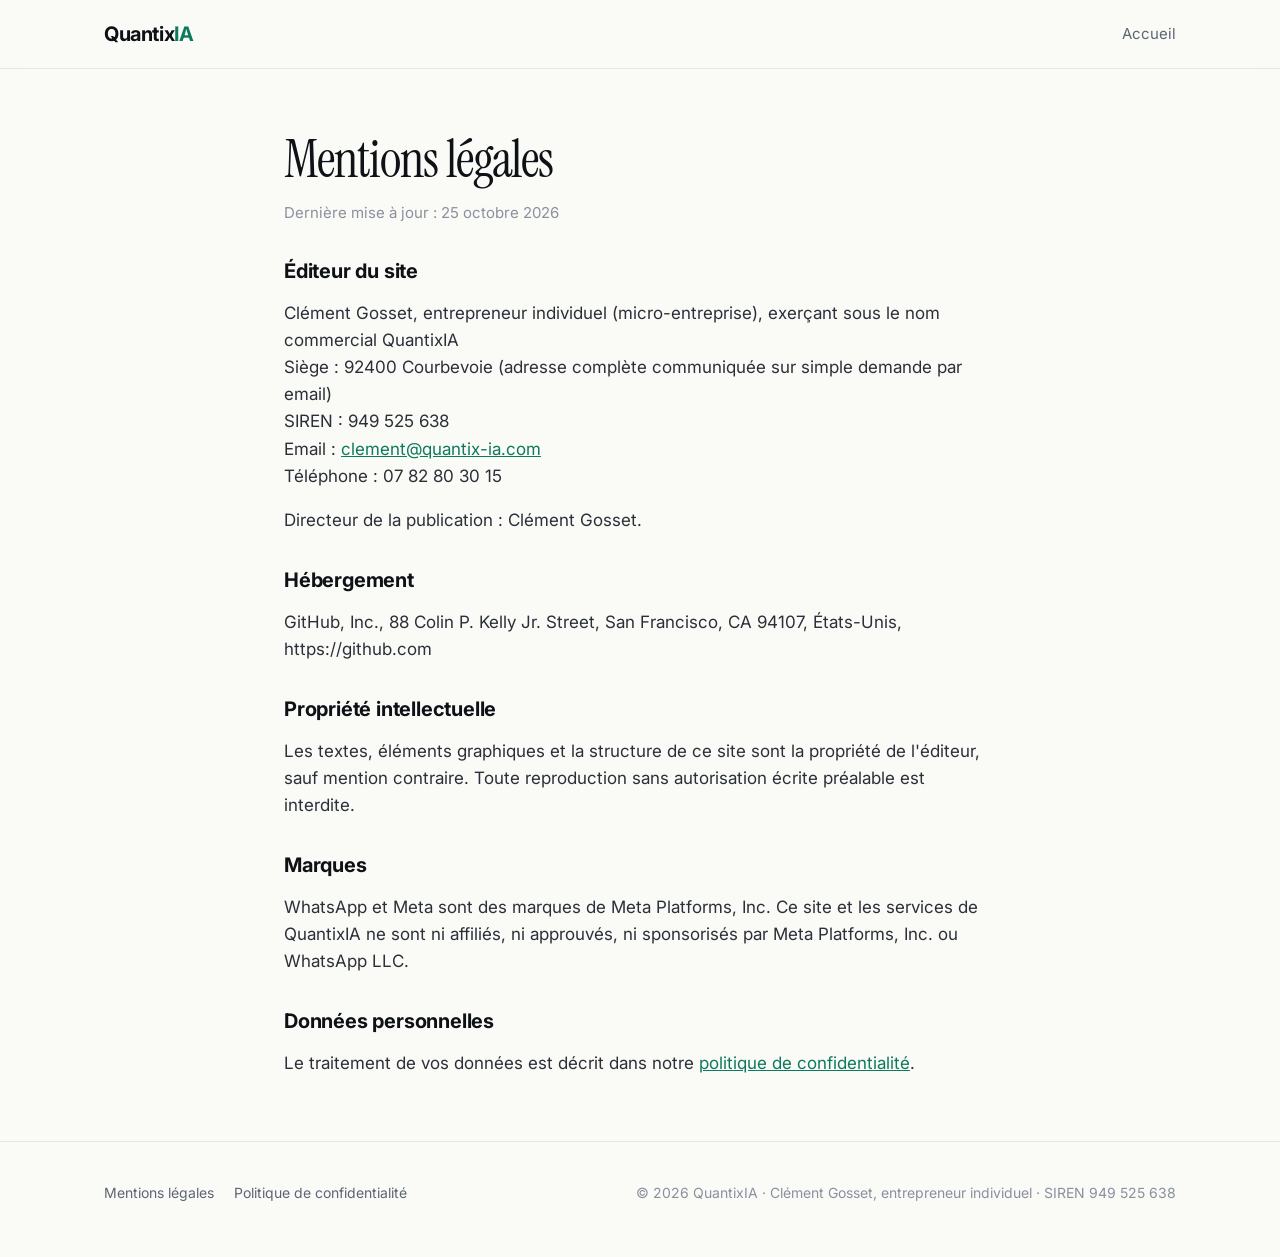
==== mentions-legales.html @ ec6bc1fe "Site vitrine QuantixIA Co-Authored-By: Claude Opus 5.5 <noreply@anthropic.com>" ====
<!doctype html>
<html lang="fr">
<head>
  <meta charset="utf-8">
  <meta name="viewport" content="width=device-width, initial-scale=1">
  <title>Mentions légales · QuantixIA</title>
  <meta name="robots" content="noindex">
  <link href="https://fonts.googleapis.com/css2?family=Inter:wght@400;500;600;700&family=Instrument+Serif:ital@0;1&display=swap" rel="stylesheet">
  <link rel="stylesheet" href="style.css">
</head>
<body>
  <header>
    <div class="wrap">
      <a class="logo" href="index.html">Quantix<span>IA</span></a>
      <nav><a href="index.html">Accueil</a></nav>
    </div>
  </header>

  <main class="wrap legal">
    <h1>Mentions légales</h1>
    <p class="maj">Dernière mise à jour : 25 octobre 2026</p>

    <h2>Éditeur du site</h2>
    <p>
      Clément Gosset, entrepreneur individuel (micro-entreprise), exerçant sous le nom commercial QuantixIA<br>
      Siège : 92400 Courbevoie (adresse complète communiquée sur simple demande par email)<br>
      SIREN : 949 525 638<br>
      Email : <a href="mailto:clement@quantix-ia.com">clement@quantix-ia.com</a><br>
      Téléphone : 07 82 80 30 15
    </p>
    <p>Directeur de la publication : Clément Gosset.</p>

    <h2>Hébergement</h2>
    <p>
      GitHub, Inc., 88 Colin P. Kelly Jr. Street, San Francisco, CA 94107, États-Unis, https://github.com
    </p>

    <h2>Propriété intellectuelle</h2>
    <p>Les textes, éléments graphiques et la structure de ce site sont la propriété de l'éditeur, sauf mention contraire. Toute reproduction sans autorisation écrite préalable est interdite.</p>

    <h2>Marques</h2>
    <p>WhatsApp et Meta sont des marques de Meta Platforms, Inc. Ce site et les services de QuantixIA ne sont ni affiliés, ni approuvés, ni sponsorisés par Meta Platforms, Inc. ou WhatsApp LLC.</p>

    <h2>Données personnelles</h2>
    <p>Le traitement de vos données est décrit dans notre <a href="politique-de-confidentialite.html">politique de confidentialité</a>.</p>
  </main>

  <footer>
    <div class="wrap">
      <p><a href="mentions-legales.html">Mentions légales</a><a href="politique-de-confidentialite.html">Politique de confidentialité</a></p>
      <p>© 2026 QuantixIA · Clément Gosset, entrepreneur individuel · SIREN 949 525 638</p>
    </div>
  </footer>
</body>
</html>
---- style.css ----
:root {
  --bg: #fafaf7;
  --surface: #ffffff;
  --ink: #0e1116;
  --muted: #5d6573;
  --faint: #8a919c;
  --line: #e8e6df;
  --accent: #0c7a5c;
  --accent-ink: #075340;
  --accent-soft: #e6f2ed;
  --bubble-in: #ffffff;
  --bubble-out: #d9f5e3;
  --chat-bg: #efeae2;
  --radius: 16px;
  --shadow: 0 1px 2px rgba(14, 17, 22, .04), 0 12px 32px -12px rgba(14, 17, 22, .12);
}

* { box-sizing: border-box; }
html { scroll-behavior: smooth; }

body {
  margin: 0;
  background: var(--bg);
  color: var(--ink);
  font-family: "Inter", system-ui, -apple-system, "Segoe UI", Roboto, sans-serif;
  font-size: 17px;
  line-height: 1.6;
  -webkit-font-smoothing: antialiased;
}

a { color: var(--accent); }
.wrap { max-width: 1120px; margin: 0 auto; padding: 0 24px; }

/* ---------- En-tête ---------- */
header {
  position: sticky; top: 0; z-index: 10;
  background: rgba(250, 250, 247, .85);
  backdrop-filter: saturate(160%) blur(10px);
  border-bottom: 1px solid var(--line);
}
header .wrap { display: flex; align-items: center; justify-content: space-between; height: 68px; gap: 16px; }
.logo { font-weight: 700; font-size: 20px; letter-spacing: -.02em; color: var(--ink); text-decoration: none; }
.logo span { color: var(--accent); }
nav { display: flex; align-items: center; gap: 28px; }
nav a { color: var(--muted); text-decoration: none; font-size: 15px; }
nav a:hover { color: var(--ink); }

.btn {
  display: inline-flex; align-items: center; gap: 8px;
  background: var(--ink); color: #fff; text-decoration: none;
  padding: 13px 22px; border-radius: 999px; font-weight: 600; font-size: 15px;
  transition: transform .15s ease, background .15s ease;
}
.btn:hover { background: #22272f; transform: translateY(-1px); }
.btn.small { padding: 9px 16px; font-size: 14px; }
nav .btn { color: #fff; }
.btn-ghost {
  display: inline-flex; align-items: center; padding: 13px 18px; color: var(--ink);
  text-decoration: none; font-weight: 600; font-size: 15px;
}
.btn-ghost:hover { color: var(--accent); }

/* ---------- Hero ---------- */
.hero { padding: 88px 0 72px; }
.hero .wrap { display: grid; grid-template-columns: 1.1fr .9fr; gap: 56px; align-items: center; }
.hero .wrap > *, .calc > *, .cards > *, .problem > *, .steps > * { min-width: 0; }
.eyebrow {
  display: inline-flex; align-items: center; gap: 8px;
  background: var(--accent-soft); color: var(--accent-ink);
  font-size: 13px; font-weight: 600; padding: 6px 12px; border-radius: 999px; margin-bottom: 22px;
}
.eyebrow::before { content: ""; width: 7px; height: 7px; border-radius: 50%; background: var(--accent); }
h1 {
  font-family: "Instrument Serif", Georgia, serif; font-weight: 400;
  font-size: clamp(42px, 6vw, 68px); line-height: 1.02; letter-spacing: -.02em; margin: 0 0 22px;
}
h1 em { font-style: italic; color: var(--accent); }
.lead { font-size: 19px; color: var(--muted); max-width: 540px; margin: 0 0 32px; }
.cta-row { display: flex; flex-wrap: wrap; gap: 8px; align-items: center; }
.reassure { margin-top: 22px; font-size: 14px; color: var(--faint); }

/* ---------- Téléphone ---------- */
.phone {
  width: 100%; max-width: 340px; margin: 0 auto;
  background: var(--ink); border-radius: 44px; padding: 12px;
  box-shadow: 0 40px 80px -30px rgba(14, 17, 22, .45);
}
.screen { background: var(--chat-bg); border-radius: 34px; overflow: hidden; }
.chat-head {
  background: #075e54; color: #fff; padding: 18px 16px 12px; display: flex; align-items: center; gap: 10px;
}
.avatar {
  width: 36px; height: 36px; border-radius: 50%; background: #25d366; color: #063;
  display: flex; align-items: center; justify-content: center; font-weight: 700; font-size: 14px;
}
.chat-head strong { display: block; font-size: 15px; line-height: 1.2; }
.chat-head small { font-size: 12px; opacity: .8; }
.chat { height: 430px; padding: 14px 12px; display: flex; flex-direction: column; gap: 8px; overflow: hidden; }
.day { align-self: center; background: #e1f2fb; color: #3b4a54; font-size: 11px; padding: 4px 10px; border-radius: 8px; margin-bottom: 4px; }
.msg {
  max-width: 82%; padding: 8px 10px 6px; border-radius: 10px; font-size: 14px; line-height: 1.4;
  box-shadow: 0 1px .5px rgba(0, 0, 0, .13);
  opacity: 0; transform: translateY(6px); transition: opacity .35s ease, transform .35s ease;
}
.msg.show { opacity: 1; transform: none; }
.msg time { display: block; text-align: right; font-size: 10px; color: #667781; margin-top: 2px; }
.msg.in { align-self: flex-start; background: var(--bubble-in); border-top-left-radius: 2px; }
.msg.out { align-self: flex-end; background: var(--bubble-out); border-top-right-radius: 2px; }
.msg.photo .pic {
  height: 92px; border-radius: 6px; margin-bottom: 6px;
  background: linear-gradient(135deg, #9fb3c0, #6f8796);
  display: flex; align-items: center; justify-content: center; color: #fff; font-size: 12px;
}
.typing { align-self: flex-end; background: var(--bubble-out); border-radius: 10px; padding: 10px 12px; display: none; gap: 4px; }
.typing.show { display: flex; }
.typing i { width: 6px; height: 6px; border-radius: 50%; background: #5b8a72; animation: blink 1.2s infinite; }
.typing i:nth-child(2) { animation-delay: .2s; }
.typing i:nth-child(3) { animation-delay: .4s; }
@keyframes blink { 0%, 60%, 100% { opacity: .25; } 30% { opacity: 1; } }

/* ---------- Sections ---------- */
section.block { padding: 88px 0; }
section.alt { background: var(--surface); border-top: 1px solid var(--line); border-bottom: 1px solid var(--line); }
.kicker { font-size: 13px; font-weight: 600; text-transform: uppercase; letter-spacing: .08em; color: var(--accent); margin: 0 0 12px; }
h2 {
  font-family: "Instrument Serif", Georgia, serif; font-weight: 400;
  font-size: clamp(34px, 4.4vw, 48px); line-height: 1.08; letter-spacing: -.015em; margin: 0 0 16px;
}
.section-lead { color: var(--muted); font-size: 18px; max-width: 620px; margin: 0 0 48px; }

.problem { display: grid; grid-template-columns: repeat(3, 1fr); gap: 20px; }
.problem div { border-top: 2px solid var(--ink); padding-top: 18px; }
.problem h3 { font-size: 18px; margin: 0 0 8px; }
.problem p { color: var(--muted); margin: 0; font-size: 16px; }

.cards { display: grid; grid-template-columns: repeat(3, 1fr); gap: 20px; }
.card {
  background: var(--bg); border: 1px solid var(--line); border-radius: var(--radius); padding: 28px;
}
section.block:not(.alt) .card { background: var(--surface); box-shadow: var(--shadow); }
.icon {
  width: 44px; height: 44px; border-radius: 12px; background: var(--accent-soft); color: var(--accent);
  display: flex; align-items: center; justify-content: center; margin-bottom: 20px;
}
.icon svg { width: 22px; height: 22px; }
.card h3 { font-size: 19px; margin: 0 0 8px; letter-spacing: -.01em; }
.card p { color: var(--muted); margin: 0; font-size: 16px; }

/* ---------- Calculateur ---------- */
.calc { display: grid; grid-template-columns: 1fr 1fr; gap: 24px; align-items: stretch; }
.calc-inputs { background: var(--surface); border: 1px solid var(--line); border-radius: var(--radius); padding: 32px; box-shadow: var(--shadow); }
.field { margin-bottom: 26px; }
.field:last-child { margin-bottom: 0; }
.field label { display: flex; justify-content: space-between; font-weight: 600; font-size: 15px; margin-bottom: 10px; }
.field output { color: var(--accent); font-variant-numeric: tabular-nums; }
.field small { display: block; color: var(--faint); font-size: 13px; margin-top: 6px; }
input[type=range] { width: 100%; accent-color: var(--accent); }
.calc-result {
  background: var(--ink); color: #fff; border-radius: var(--radius); padding: 36px;
  display: flex; flex-direction: column; justify-content: space-between; gap: 24px;
}
.calc-result .label { color: #aab2bd; font-size: 15px; margin: 0 0 6px; }
.big {
  font-family: "Instrument Serif", Georgia, serif; font-size: clamp(48px, 6vw, 72px); line-height: 1;
  font-variant-numeric: tabular-nums;
}
.calc-result .detail { color: #cfd5dc; font-size: 15px; margin: 10px 0 0; }
.calc-result .note { color: #8f98a3; font-size: 13px; margin: 0; }

/* ---------- Étapes ---------- */
.steps { display: grid; grid-template-columns: repeat(3, 1fr); gap: 20px; counter-reset: s; }
.step { counter-increment: s; }
.step::before {
  content: "0" counter(s); display: block;
  font-family: "Instrument Serif", Georgia, serif; font-size: 44px; color: var(--accent); line-height: 1; margin-bottom: 14px;
}
.step h3 { font-size: 18px; margin: 0 0 6px; }
.step p { color: var(--muted); margin: 0; font-size: 16px; }

/* ---------- CTA final ---------- */
.final { text-align: center; }
.final .section-lead { margin: 0 auto 32px; }

/* ---------- Pages légales ---------- */
.legal { max-width: 760px; }
.legal h1 { font-size: clamp(38px, 5vw, 52px); margin: 64px 0 8px; }
.legal h2 { font-family: inherit; font-weight: 700; font-size: 20px; letter-spacing: -.01em; margin: 36px 0 8px; }
.legal p, .legal li { color: #2b3038; }
.legal .maj { color: var(--faint); font-size: 15px; }

/* ---------- Pied de page ---------- */
footer { border-top: 1px solid var(--line); margin-top: 0; padding: 36px 0 48px; color: var(--faint); font-size: 14px; }
footer .wrap { display: flex; flex-wrap: wrap; justify-content: space-between; gap: 12px 32px; }
footer a { color: var(--muted); text-decoration: none; margin-right: 20px; }
footer a:hover { color: var(--ink); }
footer p { margin: 4px 0; }
.legal + footer, main.legal ~ footer { margin-top: 64px; }

/* ---------- Mobile ---------- */
@media (max-width: 880px) {
  .hero { padding: 56px 0 48px; }
  .hero .wrap, .calc { grid-template-columns: 1fr; }
  .problem, .cards, .steps { grid-template-columns: 1fr; }
  nav a:not(.btn) { display: none; }
  section.block { padding: 64px 0; }
}

@media (prefers-reduced-motion: reduce) {
  html { scroll-behavior: auto; }
  .msg { transition: none; }
  .typing i { animation: none; }
}
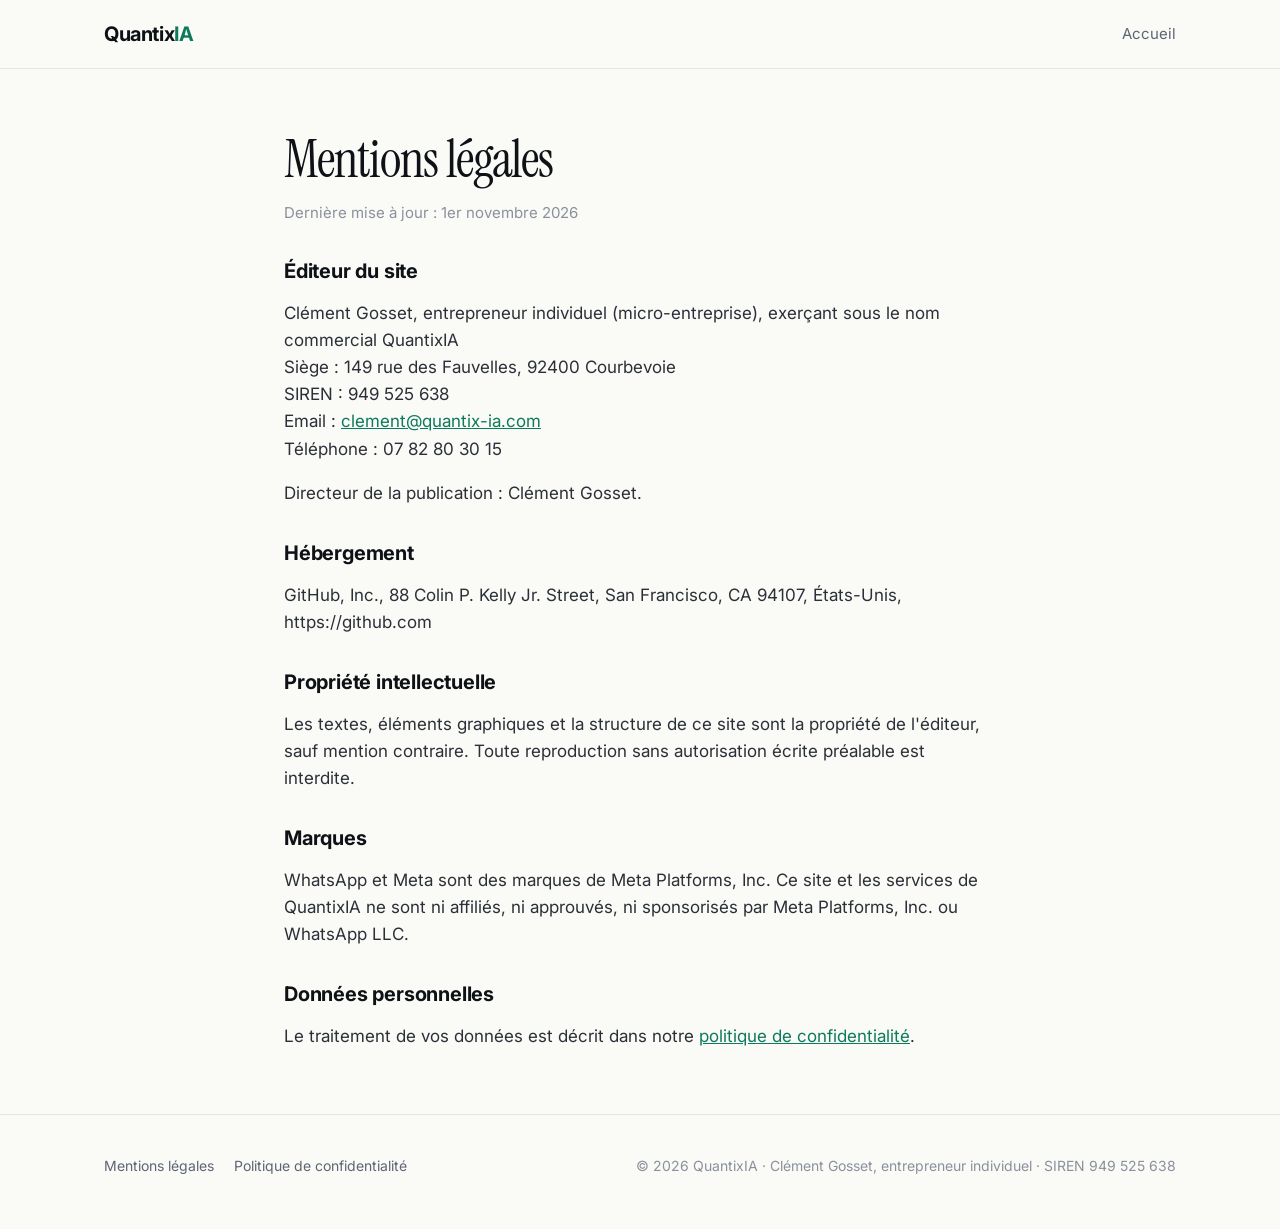
==== commit 76564eaa: "Adresse complète du siège et téléphone sur le site Co-Authored-By: Claude Opus 5.5 <noreply@anthropi" ====
--- a/mentions-legales.html
+++ b/mentions-legales.html
@@ -18,12 +18,12 @@
 
   <main class="wrap legal">
     <h1>Mentions légales</h1>
-    <p class="maj">Dernière mise à jour : 25 octobre 2026</p>
+    <p class="maj">Dernière mise à jour : 1er novembre 2026</p>
 
     <h2>Éditeur du site</h2>
     <p>
       Clément Gosset, entrepreneur individuel (micro-entreprise), exerçant sous le nom commercial QuantixIA<br>
-      Siège : 92400 Courbevoie (adresse complète communiquée sur simple demande par email)<br>
+      Siège : 149 rue des Fauvelles, 92400 Courbevoie<br>
       SIREN : 949 525 638<br>
       Email : <a href="mailto:clement@quantix-ia.com">clement@quantix-ia.com</a><br>
       Téléphone : 07 82 80 30 15
--- a/style.css
+++ b/style.css
@@ -1,212 +1,212 @@
-:root {
-  --bg: #fafaf7;
-  --surface: #ffffff;
-  --ink: #0e1116;
-  --muted: #5d6573;
-  --faint: #8a919c;
-  --line: #e8e6df;
-  --accent: #0c7a5c;
-  --accent-ink: #075340;
-  --accent-soft: #e6f2ed;
-  --bubble-in: #ffffff;
-  --bubble-out: #d9f5e3;
-  --chat-bg: #efeae2;
-  --radius: 16px;
-  --shadow: 0 1px 2px rgba(14, 17, 22, .04), 0 12px 32px -12px rgba(14, 17, 22, .12);
-}
-
-* { box-sizing: border-box; }
-html { scroll-behavior: smooth; }
-
-body {
-  margin: 0;
-  background: var(--bg);
-  color: var(--ink);
-  font-family: "Inter", system-ui, -apple-system, "Segoe UI", Roboto, sans-serif;
-  font-size: 17px;
-  line-height: 1.6;
-  -webkit-font-smoothing: antialiased;
-}
-
-a { color: var(--accent); }
-.wrap { max-width: 1120px; margin: 0 auto; padding: 0 24px; }
-
-/* ---------- En-tête ---------- */
-header {
-  position: sticky; top: 0; z-index: 10;
-  background: rgba(250, 250, 247, .85);
-  backdrop-filter: saturate(160%) blur(10px);
-  border-bottom: 1px solid var(--line);
-}
-header .wrap { display: flex; align-items: center; justify-content: space-between; height: 68px; gap: 16px; }
-.logo { font-weight: 700; font-size: 20px; letter-spacing: -.02em; color: var(--ink); text-decoration: none; }
-.logo span { color: var(--accent); }
-nav { display: flex; align-items: center; gap: 28px; }
-nav a { color: var(--muted); text-decoration: none; font-size: 15px; }
-nav a:hover { color: var(--ink); }
-
-.btn {
-  display: inline-flex; align-items: center; gap: 8px;
-  background: var(--ink); color: #fff; text-decoration: none;
-  padding: 13px 22px; border-radius: 999px; font-weight: 600; font-size: 15px;
-  transition: transform .15s ease, background .15s ease;
-}
-.btn:hover { background: #22272f; transform: translateY(-1px); }
-.btn.small { padding: 9px 16px; font-size: 14px; }
-nav .btn { color: #fff; }
-.btn-ghost {
-  display: inline-flex; align-items: center; padding: 13px 18px; color: var(--ink);
-  text-decoration: none; font-weight: 600; font-size: 15px;
-}
-.btn-ghost:hover { color: var(--accent); }
-
-/* ---------- Hero ---------- */
-.hero { padding: 88px 0 72px; }
-.hero .wrap { display: grid; grid-template-columns: 1.1fr .9fr; gap: 56px; align-items: center; }
-.hero .wrap > *, .calc > *, .cards > *, .problem > *, .steps > * { min-width: 0; }
-.eyebrow {
-  display: inline-flex; align-items: center; gap: 8px;
-  background: var(--accent-soft); color: var(--accent-ink);
-  font-size: 13px; font-weight: 600; padding: 6px 12px; border-radius: 999px; margin-bottom: 22px;
-}
-.eyebrow::before { content: ""; width: 7px; height: 7px; border-radius: 50%; background: var(--accent); }
-h1 {
-  font-family: "Instrument Serif", Georgia, serif; font-weight: 400;
-  font-size: clamp(42px, 6vw, 68px); line-height: 1.02; letter-spacing: -.02em; margin: 0 0 22px;
-}
-h1 em { font-style: italic; color: var(--accent); }
-.lead { font-size: 19px; color: var(--muted); max-width: 540px; margin: 0 0 32px; }
-.cta-row { display: flex; flex-wrap: wrap; gap: 8px; align-items: center; }
-.reassure { margin-top: 22px; font-size: 14px; color: var(--faint); }
-
-/* ---------- Téléphone ---------- */
-.phone {
-  width: 100%; max-width: 340px; margin: 0 auto;
-  background: var(--ink); border-radius: 44px; padding: 12px;
-  box-shadow: 0 40px 80px -30px rgba(14, 17, 22, .45);
-}
-.screen { background: var(--chat-bg); border-radius: 34px; overflow: hidden; }
-.chat-head {
-  background: #075e54; color: #fff; padding: 18px 16px 12px; display: flex; align-items: center; gap: 10px;
-}
-.avatar {
-  width: 36px; height: 36px; border-radius: 50%; background: #25d366; color: #063;
-  display: flex; align-items: center; justify-content: center; font-weight: 700; font-size: 14px;
-}
-.chat-head strong { display: block; font-size: 15px; line-height: 1.2; }
-.chat-head small { font-size: 12px; opacity: .8; }
-.chat { height: 430px; padding: 14px 12px; display: flex; flex-direction: column; gap: 8px; overflow: hidden; }
-.day { align-self: center; background: #e1f2fb; color: #3b4a54; font-size: 11px; padding: 4px 10px; border-radius: 8px; margin-bottom: 4px; }
-.msg {
-  max-width: 82%; padding: 8px 10px 6px; border-radius: 10px; font-size: 14px; line-height: 1.4;
-  box-shadow: 0 1px .5px rgba(0, 0, 0, .13);
-  opacity: 0; transform: translateY(6px); transition: opacity .35s ease, transform .35s ease;
-}
-.msg.show { opacity: 1; transform: none; }
-.msg time { display: block; text-align: right; font-size: 10px; color: #667781; margin-top: 2px; }
-.msg.in { align-self: flex-start; background: var(--bubble-in); border-top-left-radius: 2px; }
-.msg.out { align-self: flex-end; background: var(--bubble-out); border-top-right-radius: 2px; }
-.msg.photo .pic {
-  height: 92px; border-radius: 6px; margin-bottom: 6px;
-  background: linear-gradient(135deg, #9fb3c0, #6f8796);
-  display: flex; align-items: center; justify-content: center; color: #fff; font-size: 12px;
-}
-.typing { align-self: flex-end; background: var(--bubble-out); border-radius: 10px; padding: 10px 12px; display: none; gap: 4px; }
-.typing.show { display: flex; }
-.typing i { width: 6px; height: 6px; border-radius: 50%; background: #5b8a72; animation: blink 1.2s infinite; }
-.typing i:nth-child(2) { animation-delay: .2s; }
-.typing i:nth-child(3) { animation-delay: .4s; }
-@keyframes blink { 0%, 60%, 100% { opacity: .25; } 30% { opacity: 1; } }
-
-/* ---------- Sections ---------- */
-section.block { padding: 88px 0; }
-section.alt { background: var(--surface); border-top: 1px solid var(--line); border-bottom: 1px solid var(--line); }
-.kicker { font-size: 13px; font-weight: 600; text-transform: uppercase; letter-spacing: .08em; color: var(--accent); margin: 0 0 12px; }
-h2 {
-  font-family: "Instrument Serif", Georgia, serif; font-weight: 400;
-  font-size: clamp(34px, 4.4vw, 48px); line-height: 1.08; letter-spacing: -.015em; margin: 0 0 16px;
-}
-.section-lead { color: var(--muted); font-size: 18px; max-width: 620px; margin: 0 0 48px; }
-
-.problem { display: grid; grid-template-columns: repeat(3, 1fr); gap: 20px; }
-.problem div { border-top: 2px solid var(--ink); padding-top: 18px; }
-.problem h3 { font-size: 18px; margin: 0 0 8px; }
-.problem p { color: var(--muted); margin: 0; font-size: 16px; }
-
-.cards { display: grid; grid-template-columns: repeat(3, 1fr); gap: 20px; }
-.card {
-  background: var(--bg); border: 1px solid var(--line); border-radius: var(--radius); padding: 28px;
-}
-section.block:not(.alt) .card { background: var(--surface); box-shadow: var(--shadow); }
-.icon {
-  width: 44px; height: 44px; border-radius: 12px; background: var(--accent-soft); color: var(--accent);
-  display: flex; align-items: center; justify-content: center; margin-bottom: 20px;
-}
-.icon svg { width: 22px; height: 22px; }
-.card h3 { font-size: 19px; margin: 0 0 8px; letter-spacing: -.01em; }
-.card p { color: var(--muted); margin: 0; font-size: 16px; }
-
-/* ---------- Calculateur ---------- */
-.calc { display: grid; grid-template-columns: 1fr 1fr; gap: 24px; align-items: stretch; }
-.calc-inputs { background: var(--surface); border: 1px solid var(--line); border-radius: var(--radius); padding: 32px; box-shadow: var(--shadow); }
-.field { margin-bottom: 26px; }
-.field:last-child { margin-bottom: 0; }
-.field label { display: flex; justify-content: space-between; font-weight: 600; font-size: 15px; margin-bottom: 10px; }
-.field output { color: var(--accent); font-variant-numeric: tabular-nums; }
-.field small { display: block; color: var(--faint); font-size: 13px; margin-top: 6px; }
-input[type=range] { width: 100%; accent-color: var(--accent); }
-.calc-result {
-  background: var(--ink); color: #fff; border-radius: var(--radius); padding: 36px;
-  display: flex; flex-direction: column; justify-content: space-between; gap: 24px;
-}
-.calc-result .label { color: #aab2bd; font-size: 15px; margin: 0 0 6px; }
-.big {
-  font-family: "Instrument Serif", Georgia, serif; font-size: clamp(48px, 6vw, 72px); line-height: 1;
-  font-variant-numeric: tabular-nums;
-}
-.calc-result .detail { color: #cfd5dc; font-size: 15px; margin: 10px 0 0; }
-.calc-result .note { color: #8f98a3; font-size: 13px; margin: 0; }
-
-/* ---------- Étapes ---------- */
-.steps { display: grid; grid-template-columns: repeat(3, 1fr); gap: 20px; counter-reset: s; }
-.step { counter-increment: s; }
-.step::before {
-  content: "0" counter(s); display: block;
-  font-family: "Instrument Serif", Georgia, serif; font-size: 44px; color: var(--accent); line-height: 1; margin-bottom: 14px;
-}
-.step h3 { font-size: 18px; margin: 0 0 6px; }
-.step p { color: var(--muted); margin: 0; font-size: 16px; }
-
-/* ---------- CTA final ---------- */
-.final { text-align: center; }
-.final .section-lead { margin: 0 auto 32px; }
-
-/* ---------- Pages légales ---------- */
-.legal { max-width: 760px; }
-.legal h1 { font-size: clamp(38px, 5vw, 52px); margin: 64px 0 8px; }
-.legal h2 { font-family: inherit; font-weight: 700; font-size: 20px; letter-spacing: -.01em; margin: 36px 0 8px; }
-.legal p, .legal li { color: #2b3038; }
-.legal .maj { color: var(--faint); font-size: 15px; }
-
-/* ---------- Pied de page ---------- */
-footer { border-top: 1px solid var(--line); margin-top: 0; padding: 36px 0 48px; color: var(--faint); font-size: 14px; }
-footer .wrap { display: flex; flex-wrap: wrap; justify-content: space-between; gap: 12px 32px; }
-footer a { color: var(--muted); text-decoration: none; margin-right: 20px; }
-footer a:hover { color: var(--ink); }
-footer p { margin: 4px 0; }
-.legal + footer, main.legal ~ footer { margin-top: 64px; }
-
-/* ---------- Mobile ---------- */
-@media (max-width: 880px) {
-  .hero { padding: 56px 0 48px; }
-  .hero .wrap, .calc { grid-template-columns: 1fr; }
-  .problem, .cards, .steps { grid-template-columns: 1fr; }
-  nav a:not(.btn) { display: none; }
-  section.block { padding: 64px 0; }
-}
-
-@media (prefers-reduced-motion: reduce) {
-  html { scroll-behavior: auto; }
-  .msg { transition: none; }
-  .typing i { animation: none; }
-}
+:root {
+  --bg: #fafaf7;
+  --surface: #ffffff;
+  --ink: #0e1116;
+  --muted: #5d6573;
+  --faint: #8a919c;
+  --line: #e8e6df;
+  --accent: #0c7a5c;
+  --accent-ink: #075340;
+  --accent-soft: #e6f2ed;
+  --bubble-in: #ffffff;
+  --bubble-out: #d9f5e3;
+  --chat-bg: #efeae2;
+  --radius: 16px;
+  --shadow: 0 1px 2px rgba(14, 17, 22, .04), 0 12px 32px -12px rgba(14, 17, 22, .12);
+}
+
+* { box-sizing: border-box; }
+html { scroll-behavior: smooth; }
+
+body {
+  margin: 0;
+  background: var(--bg);
+  color: var(--ink);
+  font-family: "Inter", system-ui, -apple-system, "Segoe UI", Roboto, sans-serif;
+  font-size: 17px;
+  line-height: 1.6;
+  -webkit-font-smoothing: antialiased;
+}
+
+a { color: var(--accent); }
+.wrap { max-width: 1120px; margin: 0 auto; padding: 0 24px; }
+
+/* ---------- En-tête ---------- */
+header {
+  position: sticky; top: 0; z-index: 10;
+  background: rgba(250, 250, 247, .85);
+  backdrop-filter: saturate(160%) blur(10px);
+  border-bottom: 1px solid var(--line);
+}
+header .wrap { display: flex; align-items: center; justify-content: space-between; height: 68px; gap: 16px; }
+.logo { font-weight: 700; font-size: 20px; letter-spacing: -.02em; color: var(--ink); text-decoration: none; }
+.logo span { color: var(--accent); }
+nav { display: flex; align-items: center; gap: 28px; }
+nav a { color: var(--muted); text-decoration: none; font-size: 15px; }
+nav a:hover { color: var(--ink); }
+
+.btn {
+  display: inline-flex; align-items: center; gap: 8px;
+  background: var(--ink); color: #fff; text-decoration: none;
+  padding: 13px 22px; border-radius: 999px; font-weight: 600; font-size: 15px;
+  transition: transform .15s ease, background .15s ease;
+}
+.btn:hover { background: #22272f; transform: translateY(-1px); }
+.btn.small { padding: 9px 16px; font-size: 14px; }
+nav .btn { color: #fff; }
+.btn-ghost {
+  display: inline-flex; align-items: center; padding: 13px 18px; color: var(--ink);
+  text-decoration: none; font-weight: 600; font-size: 15px;
+}
+.btn-ghost:hover { color: var(--accent); }
+
+/* ---------- Hero ---------- */
+.hero { padding: 88px 0 72px; }
+.hero .wrap { display: grid; grid-template-columns: 1.1fr .9fr; gap: 56px; align-items: center; }
+.hero .wrap > *, .calc > *, .cards > *, .problem > *, .steps > * { min-width: 0; }
+.eyebrow {
+  display: inline-flex; align-items: center; gap: 8px;
+  background: var(--accent-soft); color: var(--accent-ink);
+  font-size: 13px; font-weight: 600; padding: 6px 12px; border-radius: 999px; margin-bottom: 22px;
+}
+.eyebrow::before { content: ""; width: 7px; height: 7px; border-radius: 50%; background: var(--accent); }
+h1 {
+  font-family: "Instrument Serif", Georgia, serif; font-weight: 400;
+  font-size: clamp(42px, 6vw, 68px); line-height: 1.02; letter-spacing: -.02em; margin: 0 0 22px;
+}
+h1 em { font-style: italic; color: var(--accent); }
+.lead { font-size: 19px; color: var(--muted); max-width: 540px; margin: 0 0 32px; }
+.cta-row { display: flex; flex-wrap: wrap; gap: 8px; align-items: center; }
+.reassure { margin-top: 22px; font-size: 14px; color: var(--faint); }
+
+/* ---------- Téléphone ---------- */
+.phone {
+  width: 100%; max-width: 340px; margin: 0 auto;
+  background: var(--ink); border-radius: 44px; padding: 12px;
+  box-shadow: 0 40px 80px -30px rgba(14, 17, 22, .45);
+}
+.screen { background: var(--chat-bg); border-radius: 34px; overflow: hidden; }
+.chat-head {
+  background: #075e54; color: #fff; padding: 18px 16px 12px; display: flex; align-items: center; gap: 10px;
+}
+.avatar {
+  width: 36px; height: 36px; border-radius: 50%; background: #25d366; color: #063;
+  display: flex; align-items: center; justify-content: center; font-weight: 700; font-size: 14px;
+}
+.chat-head strong { display: block; font-size: 15px; line-height: 1.2; }
+.chat-head small { font-size: 12px; opacity: .8; }
+.chat { height: 430px; padding: 14px 12px; display: flex; flex-direction: column; gap: 8px; overflow: hidden; }
+.day { align-self: center; background: #e1f2fb; color: #3b4a54; font-size: 11px; padding: 4px 10px; border-radius: 8px; margin-bottom: 4px; }
+.msg {
+  max-width: 82%; padding: 8px 10px 6px; border-radius: 10px; font-size: 14px; line-height: 1.4;
+  box-shadow: 0 1px .5px rgba(0, 0, 0, .13);
+  opacity: 0; transform: translateY(6px); transition: opacity .35s ease, transform .35s ease;
+}
+.msg.show { opacity: 1; transform: none; }
+.msg time { display: block; text-align: right; font-size: 10px; color: #667781; margin-top: 2px; }
+.msg.in { align-self: flex-start; background: var(--bubble-in); border-top-left-radius: 2px; }
+.msg.out { align-self: flex-end; background: var(--bubble-out); border-top-right-radius: 2px; }
+.msg.photo .pic {
+  height: 92px; border-radius: 6px; margin-bottom: 6px;
+  background: linear-gradient(135deg, #9fb3c0, #6f8796);
+  display: flex; align-items: center; justify-content: center; color: #fff; font-size: 12px;
+}
+.typing { align-self: flex-end; background: var(--bubble-out); border-radius: 10px; padding: 10px 12px; display: none; gap: 4px; }
+.typing.show { display: flex; }
+.typing i { width: 6px; height: 6px; border-radius: 50%; background: #5b8a72; animation: blink 1.2s infinite; }
+.typing i:nth-child(2) { animation-delay: .2s; }
+.typing i:nth-child(3) { animation-delay: .4s; }
+@keyframes blink { 0%, 60%, 100% { opacity: .25; } 30% { opacity: 1; } }
+
+/* ---------- Sections ---------- */
+section.block { padding: 88px 0; }
+section.alt { background: var(--surface); border-top: 1px solid var(--line); border-bottom: 1px solid var(--line); }
+.kicker { font-size: 13px; font-weight: 600; text-transform: uppercase; letter-spacing: .08em; color: var(--accent); margin: 0 0 12px; }
+h2 {
+  font-family: "Instrument Serif", Georgia, serif; font-weight: 400;
+  font-size: clamp(34px, 4.4vw, 48px); line-height: 1.08; letter-spacing: -.015em; margin: 0 0 16px;
+}
+.section-lead { color: var(--muted); font-size: 18px; max-width: 620px; margin: 0 0 48px; }
+
+.problem { display: grid; grid-template-columns: repeat(3, 1fr); gap: 20px; }
+.problem div { border-top: 2px solid var(--ink); padding-top: 18px; }
+.problem h3 { font-size: 18px; margin: 0 0 8px; }
+.problem p { color: var(--muted); margin: 0; font-size: 16px; }
+
+.cards { display: grid; grid-template-columns: repeat(3, 1fr); gap: 20px; }
+.card {
+  background: var(--bg); border: 1px solid var(--line); border-radius: var(--radius); padding: 28px;
+}
+section.block:not(.alt) .card { background: var(--surface); box-shadow: var(--shadow); }
+.icon {
+  width: 44px; height: 44px; border-radius: 12px; background: var(--accent-soft); color: var(--accent);
+  display: flex; align-items: center; justify-content: center; margin-bottom: 20px;
+}
+.icon svg { width: 22px; height: 22px; }
+.card h3 { font-size: 19px; margin: 0 0 8px; letter-spacing: -.01em; }
+.card p { color: var(--muted); margin: 0; font-size: 16px; }
+
+/* ---------- Calculateur ---------- */
+.calc { display: grid; grid-template-columns: 1fr 1fr; gap: 24px; align-items: stretch; }
+.calc-inputs { background: var(--surface); border: 1px solid var(--line); border-radius: var(--radius); padding: 32px; box-shadow: var(--shadow); }
+.field { margin-bottom: 26px; }
+.field:last-child { margin-bottom: 0; }
+.field label { display: flex; justify-content: space-between; font-weight: 600; font-size: 15px; margin-bottom: 10px; }
+.field output { color: var(--accent); font-variant-numeric: tabular-nums; }
+.field small { display: block; color: var(--faint); font-size: 13px; margin-top: 6px; }
+input[type=range] { width: 100%; accent-color: var(--accent); }
+.calc-result {
+  background: var(--ink); color: #fff; border-radius: var(--radius); padding: 36px;
+  display: flex; flex-direction: column; justify-content: space-between; gap: 24px;
+}
+.calc-result .label { color: #aab2bd; font-size: 15px; margin: 0 0 6px; }
+.big {
+  font-family: "Instrument Serif", Georgia, serif; font-size: clamp(48px, 6vw, 72px); line-height: 1;
+  font-variant-numeric: tabular-nums;
+}
+.calc-result .detail { color: #cfd5dc; font-size: 15px; margin: 10px 0 0; }
+.calc-result .note { color: #8f98a3; font-size: 13px; margin: 0; }
+
+/* ---------- Étapes ---------- */
+.steps { display: grid; grid-template-columns: repeat(3, 1fr); gap: 20px; counter-reset: s; }
+.step { counter-increment: s; }
+.step::before {
+  content: "0" counter(s); display: block;
+  font-family: "Instrument Serif", Georgia, serif; font-size: 44px; color: var(--accent); line-height: 1; margin-bottom: 14px;
+}
+.step h3 { font-size: 18px; margin: 0 0 6px; }
+.step p { color: var(--muted); margin: 0; font-size: 16px; }
+
+/* ---------- CTA final ---------- */
+.final { text-align: center; }
+.final .section-lead { margin: 0 auto 32px; }
+
+/* ---------- Pages légales ---------- */
+.legal { max-width: 760px; }
+.legal h1 { font-size: clamp(38px, 5vw, 52px); margin: 64px 0 8px; }
+.legal h2 { font-family: inherit; font-weight: 700; font-size: 20px; letter-spacing: -.01em; margin: 36px 0 8px; }
+.legal p, .legal li { color: #2b3038; }
+.legal .maj { color: var(--faint); font-size: 15px; }
+
+/* ---------- Pied de page ---------- */
+footer { border-top: 1px solid var(--line); margin-top: 0; padding: 36px 0 48px; color: var(--faint); font-size: 14px; }
+footer .wrap { display: flex; flex-wrap: wrap; justify-content: space-between; gap: 12px 32px; }
+footer a { color: var(--muted); text-decoration: none; margin-right: 20px; }
+footer a:hover { color: var(--ink); }
+footer p { margin: 4px 0; }
+.legal + footer, main.legal ~ footer { margin-top: 64px; }
+
+/* ---------- Mobile ---------- */
+@media (max-width: 880px) {
+  .hero { padding: 56px 0 48px; }
+  .hero .wrap, .calc { grid-template-columns: 1fr; }
+  .problem, .cards, .steps { grid-template-columns: 1fr; }
+  nav a:not(.btn) { display: none; }
+  section.block { padding: 64px 0; }
+}
+
+@media (prefers-reduced-motion: reduce) {
+  html { scroll-behavior: auto; }
+  .msg { transition: none; }
+  .typing i { animation: none; }
+}
